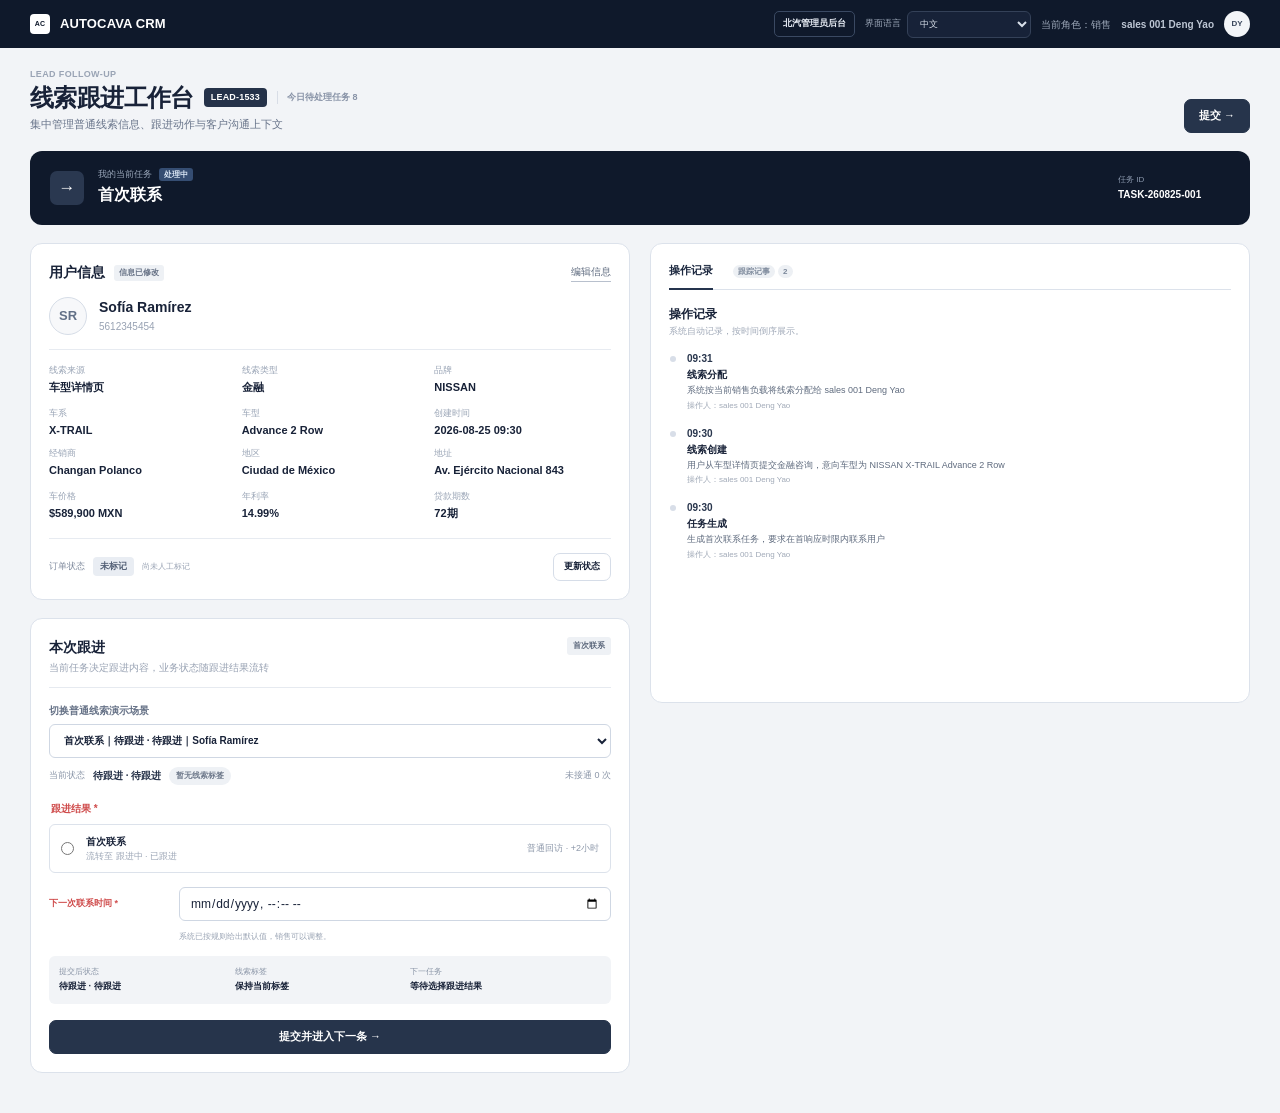
==== index.html @ 6cd23a67 "Align BAIC lead flow and task lifecycle" ====
<!doctype html>
<html lang="zh-CN">
<head>
  <meta charset="UTF-8">
  <meta name="viewport" content="width=device-width, initial-scale=1.0">
  <meta name="description" content="AutoCava 普通线索跟进工作台演示原型">
  <title>线索跟进工作台</title>
  <link rel="stylesheet" href="styles.css?v=20260831-3">
</head>
<body>
  <header class="topbar">
    <a class="brand" href="#" aria-label="返回工作台首页" data-i18n-aria-label="brand.home"><span class="brand-mark">AC</span><span>AUTOCAVA CRM</span></a>
    <div class="topbar-meta"><a class="admin-entry" href="admin.html">北汽管理员后台</a><label class="language-picker"><span data-i18n="language.label">界面语言</span><select id="languageSelect" aria-label="界面语言" data-i18n-aria-label="language.label"><option value="zh-CN">中文</option><option value="es-MX">Español (México)</option></select></label><span class="account-label" data-i18n="account.role">当前角色：销售</span><span class="salesperson" id="salespersonTop">sales 001 Deng Yao</span><span class="account-avatar">DY</span></div>
  </header>
  <main class="page-shell">
    <section class="page-heading">
      <div><p class="eyebrow">LEAD FOLLOW-UP</p><div class="title-line"><h1 data-i18n="page.title">线索跟进工作台</h1><strong class="lead-id-chip" id="leadId">LEAD-1533</strong><span class="today-task-count" id="todayTaskCount">今日待处理任务 8</span></div><p class="heading-copy" data-i18n="page.subtitle">集中管理普通线索信息、跟进动作与客户沟通上下文</p></div>
      <div class="heading-actions"><button class="button secondary" id="watchButton" type="button" aria-pressed="false" hidden>☆ 关注</button><button class="button primary" id="submitTopButton" type="button"><span data-i18n="action.submit">提交</span> <span>→</span></button></div>
    </section>
    <section class="task-banner" aria-labelledby="taskTitle">
      <div class="task-icon">→</div>
      <div class="task-main"><div class="task-kicker"><span data-i18n="task.current">我的当前任务</span> <span class="status-badge" data-i18n="task.processing">处理中</span></div><h2 id="taskTitle">首次联系</h2><p><span data-i18n="task.trigger">触发原因：</span><span id="taskTrigger">新线索已分配</span></p></div>
      <dl class="task-facts"><div><dt data-i18n="task.id">任务 ID</dt><dd id="taskId">TASK-260825-001</dd></div></dl>
    </section>
    <div class="workspace-grid">
      <div class="left-column">
        <section class="panel user-panel" aria-labelledby="userInfoTitle">
          <div class="panel-heading"><div><h2 id="userInfoTitle"><span data-i18n="user.title">用户信息</span> <span class="changed-badge" id="changedBadge" hidden data-i18n="user.changed">信息已修改</span></h2></div><button class="text-button" id="editUserButton" type="button" data-i18n="user.edit">编辑信息</button></div>
          <div class="person-summary"><div class="avatar" id="avatar">SR</div><div><h3 id="userName">Sofía Ramírez</h3><p id="userPhone">5612345454</p></div></div>
          <div class="info-sections">
            <div class="info-section"><h3 data-i18n="lead.info">线索信息</h3><dl class="info-grid"><div><dt data-i18n="lead.source">线索来源</dt><dd id="source">车型详情页</dd></div><div><dt data-i18n="lead.type">线索类型</dt><dd id="leadType">金融</dd></div><div><dt data-i18n="field.brand">品牌</dt><dd id="brand">NISSAN</dd></div><div><dt data-i18n="field.series">车系</dt><dd id="series">X-TRAIL</dd></div><div><dt data-i18n="field.model">车型</dt><dd id="model">Advance 2 Row</dd></div><div><dt data-i18n="lead.created">创建时间</dt><dd id="createdAt">2026-08-25 09:30</dd></div></dl></div>
            <div class="info-section"><h3 data-i18n="dealer.finance">经销商与金融信息</h3><dl class="info-grid"><div><dt data-i18n="dealer.name">经销商</dt><dd id="dealer">Changan Polanco</dd></div><div><dt data-i18n="field.region">地区</dt><dd id="region">Ciudad de México</dd></div><div class="wide"><dt data-i18n="field.address">地址</dt><dd id="address">Av. Ejército Nacional 843</dd></div><div><dt data-i18n="finance.price">车价格</dt><dd id="price">$589,900 MXN</dd></div><div><dt data-i18n="finance.rate">年利率</dt><dd id="rate">14.99%</dd></div><div><dt data-i18n="finance.term">贷款期数</dt><dd id="term">72期</dd></div></dl></div>
          </div>
          <div class="prospect-progress-row" id="prospectProgressRow" hidden>
            <div class="prospect-progress-heading"><strong data-i18n="prospect.title">潜客推进信息</strong><span data-i18n="prospect.description">标准化字段，用于筛选和统计</span></div>
            <dl class="prospect-progress-grid"><div><dt data-i18n="prospect.trial">是否试驾</dt><dd id="trialStatus">未标记</dd></div><div><dt data-i18n="prospect.visit">是否到店</dt><dd id="visitStatus">未标记</dd></div><div><dt data-i18n="prospect.deal">是否成交</dt><dd id="dealStatus">未标记</dd></div></dl>
          </div>
          <div class="order-status-row"><div><span class="order-status-label" data-i18n="order.label">订单状态</span><strong class="order-status-badge" id="orderStatusBadge">未标记</strong><small id="orderStatusMeta">尚未人工标记</small></div><button class="button secondary compact" id="orderStatusButton" type="button" data-i18n="order.update">更新状态</button></div>
        </section>
        <section class="panel follow-panel" aria-labelledby="followTitle">
          <div class="panel-heading follow-heading"><div><h2 id="followTitle" data-i18n="follow.title">本次跟进</h2><p data-i18n="follow.description">当前任务决定跟进内容，业务状态随跟进结果流转</p></div><span class="task-group-label" id="taskGroupLabel">首次联系</span></div>
          <label class="field-label" for="scenarioSelect" data-i18n="follow.scenario">切换普通线索演示场景</label><select id="scenarioSelect" class="select-control"></select>
          <div class="current-state"><span data-i18n="follow.currentState">当前状态</span><strong id="currentState">待跟进 · 待跟进</strong><span class="lead-quality-display" id="leadQualityDisplay">暂无线索标签</span><span class="attempt-count" id="attemptCount">未接通 0 次</span></div>
          <fieldset class="result-fieldset"><legend><span data-i18n="follow.result">跟进结果</span> <span>*</span></legend><div class="result-list" id="resultList"></div></fieldset>
          <div class="dynamic-fields" id="dynamicFields">
            <div class="field-row" id="reasonRow" hidden><label for="reasonInput"><span data-i18n="follow.reason">原因</span> <span>*</span></label><input id="reasonInput" type="text" placeholder="请输入具体原因" data-i18n-placeholder="follow.reasonPlaceholder"></div>
            <div class="two-field-row" id="callbackRow" hidden><div><label for="callbackNote"><span data-i18n="follow.callbackNote">用户约定说明</span> <span>*</span></label><input id="callbackNote" type="text" placeholder="例如：下班后方便接听" data-i18n-placeholder="follow.callbackPlaceholder"></div><div><label for="nextTime"><span data-i18n="follow.nextTime">下一次联系时间</span> <span>*</span></label><input id="nextTime" type="datetime-local"></div></div>
            <div class="field-row" id="nextTimeRow"><label for="nextTimeDefault"><span data-i18n="follow.nextTime">下一次联系时间</span> <span>*</span></label><input id="nextTimeDefault" type="datetime-local"><small id="timeHint" data-i18n="follow.timeHint">系统已按规则给出默认值，销售可以调整。</small></div>
          </div>
          <div class="execution-preview" id="executionPreview"><div><span data-i18n="follow.afterState">提交后状态</span><strong id="previewState">待跟进 · 待跟进</strong></div><div><span>线索标签</span><strong id="previewTags">保持当前标签</strong></div><div><span data-i18n="follow.nextTask">下一任务</span><strong id="previewTask">等待选择跟进结果</strong></div></div>
          <button class="button primary full" id="submitButton" type="button"><span data-i18n="action.submitNext">提交并进入下一条</span> →</button>
        </section>
      </div>
      <aside class="panel activity-panel" aria-labelledby="recordsTitle">
        <div class="tabs" role="tablist"><button class="tab active" id="operationsTab" type="button" role="tab" aria-selected="true" aria-controls="operationsPanel" data-i18n="records.operations">操作记录</button><button class="tab" id="notesTab" type="button" role="tab" aria-selected="false" aria-controls="notesPanel"><span data-i18n="records.notes">跟踪记事</span> <span id="noteCount">2</span></button></div>
        <section id="operationsPanel" role="tabpanel" aria-labelledby="operationsTab"><div class="activity-intro"><h2 id="recordsTitle" data-i18n="records.operations">操作记录</h2><p data-i18n="records.description">系统自动记录，按时间倒序展示。</p></div><ol class="timeline" id="operationTimeline"></ol></section>
        <section id="notesPanel" role="tabpanel" aria-labelledby="notesTab" hidden><div class="activity-intro"><h2 data-i18n="notes.addTitle">销售手动添加跟踪记录</h2><p data-i18n="notes.description">记录沟通中的关键信息。</p></div><form class="note-form" id="noteForm"><label for="noteInput" data-i18n="notes.content">跟踪内容</label><textarea id="noteInput" rows="3" placeholder="只记录用户输入或销售确认的关键信息" data-i18n-placeholder="notes.placeholder"></textarea><button class="button secondary" type="submit" data-i18n="notes.add">添加记录</button></form><ol class="timeline notes" id="noteTimeline"></ol></section>
      </aside>
    </div>
  </main>
  <dialog class="edit-dialog" id="editDialog">
    <form method="dialog" id="editForm">
      <div class="dialog-heading"><div><p class="eyebrow">EDIT USER</p><h2 data-i18n="edit.title">编辑用户信息</h2></div><button class="icon-button" id="closeEditButton" type="button" aria-label="关闭" data-i18n-aria-label="action.close">×</button></div>
      <p class="dialog-tip" data-i18n="edit.tip">修改后保留原始信息，并生成信息变更记录，不覆盖原始线索。</p>
      <div class="edit-tabs" role="tablist" aria-label="用户信息类型" data-i18n-aria-label="edit.tabsLabel">
        <button class="edit-tab" id="editOriginalTab" type="button" role="tab" aria-selected="false" aria-controls="editOriginalPanel" data-i18n="edit.original">原始信息</button>
        <button class="edit-tab active" id="editCurrentTab" type="button" role="tab" aria-selected="true" aria-controls="editCurrentPanel" data-i18n="edit.current">当前信息</button>
        <button class="edit-tab" id="editHistoryTab" type="button" role="tab" aria-selected="false" aria-controls="editHistoryPanel"><span data-i18n="edit.history">编辑记录</span> <span id="editHistoryCount">0</span></button>
      </div>
      <section class="edit-tab-panel" id="editOriginalPanel" role="tabpanel" aria-labelledby="editOriginalTab" hidden>
        <div class="readonly-notice" data-i18n="edit.originalNotice">首次进入 CRM 时保存的线索信息，只读且不会被后续编辑覆盖。</div>
        <dl class="original-grid">
          <div><dt data-i18n="field.name">姓名</dt><dd id="originalName">—</dd></div><div><dt data-i18n="field.phone">手机号</dt><dd id="originalPhone">—</dd></div>
          <div><dt data-i18n="field.brand">品牌</dt><dd id="originalBrand">—</dd></div><div><dt data-i18n="field.series">车系</dt><dd id="originalSeries">—</dd></div>
          <div><dt data-i18n="field.model">车型</dt><dd id="originalModel">—</dd></div><div><dt data-i18n="dealer.name">经销商</dt><dd id="originalDealer">—</dd></div>
          <div><dt data-i18n="field.region">地区</dt><dd id="originalRegion">—</dd></div><div><dt data-i18n="field.address">地址</dt><dd id="originalAddress">—</dd></div>
        </dl>
      </section>
      <section class="edit-tab-panel" id="editCurrentPanel" role="tabpanel" aria-labelledby="editCurrentTab">
        <div class="current-notice"><strong data-i18n="edit.currentNoticeTitle">工作台当前展示信息</strong><span data-i18n="edit.currentNoticeText">保存修改后，用户信息卡片立即更新。</span></div>
        <div class="edit-grid">
          <div><label for="editName" data-i18n="field.name">姓名</label><input id="editName" type="text" required></div>
          <div><label for="editPhone" data-i18n="field.phone">手机号</label><input id="editPhone" type="text" required></div>
          <div><label for="editBrand" data-i18n="field.brand">品牌</label><select id="editBrand" required></select></div>
          <div><label for="editSeries" data-i18n="field.series">车系</label><select id="editSeries" required></select></div>
          <div><label for="editModel" data-i18n="field.model">车型</label><select id="editModel" required></select></div>
          <div><label for="editDealer" data-i18n="dealer.name">经销商</label><input id="editDealer" type="text" list="dealerOptions" required autocomplete="off" placeholder="输入或选择经销商" data-i18n-placeholder="dealer.placeholder"><datalist id="dealerOptions"></datalist><small data-i18n="dealer.hint">可输入名称联想选择</small></div>
          <div><label for="editRegion" data-i18n="field.region">地区</label><input id="editRegion" type="text" readonly></div>
          <div><label for="editAddress" data-i18n="field.address">地址</label><input id="editAddress" type="text" readonly></div>
        </div>
      </section>
      <section class="edit-tab-panel" id="editHistoryPanel" role="tabpanel" aria-labelledby="editHistoryTab" hidden>
        <div class="history-heading"><strong data-i18n="edit.historyTitle">信息编辑记录</strong><span data-i18n="edit.historyOrder">按修改时间倒序展示</span></div>
        <ol class="edit-history-list" id="editHistoryList"></ol>
      </section>
      <div class="dialog-actions"><button class="button secondary" id="cancelEditButton" type="button" data-i18n="action.cancel">取消</button><button class="button primary" id="saveUserButton" type="submit" data-i18n="action.save">保存修改</button></div>
    </form>
  </dialog>
  <dialog class="edit-dialog order-dialog" id="orderDialog">
    <form method="dialog" id="orderStatusForm">
      <div class="dialog-heading"><div><p class="eyebrow">ORDER STATUS</p><h2 data-i18n="order.dialogTitle">更新订单状态</h2></div><button class="icon-button" id="closeOrderButton" type="button" aria-label="关闭" data-i18n-aria-label="action.close">×</button></div>
      <p class="dialog-tip" data-i18n="order.dialogTip">订单状态为独立标准字段，不会改变线索状态或生成跟踪记事。</p>
      <div class="order-editor">
        <div class="order-current"><span data-i18n="order.current">当前订单状态</span><strong id="orderCurrentStatus">未标记</strong><small id="orderCurrentMeta">尚未人工标记</small></div>
        <div><label for="orderStatusSelect" data-i18n="order.newStatus">更新为</label><select id="orderStatusSelect" required></select></div>
      </div>
      <div class="order-history-heading"><strong data-i18n="order.history">订单状态变更记录</strong><span data-i18n="order.historyDescription">独立记录，不与跟踪记事混合</span></div>
      <ol class="order-history-list" id="orderStatusHistory"></ol>
      <div class="dialog-actions"><button class="button secondary" id="cancelOrderButton" type="button" data-i18n="action.cancel">取消</button><button class="button primary" id="saveOrderButton" type="submit" data-i18n="order.save">确认更新</button></div>
    </form>
  </dialog>
  <div class="toast" id="toast" role="status" aria-live="polite"></div>
  <script src="admin-data.js?v=20260831-3"></script><script src="data.js?v=20260831-3"></script><script src="app.js?v=20260831-3"></script>
</body>
</html>
---- styles.css ----
:root{
  --ink:#182238;--muted:#8590a5;--line:#dce2eb;--soft:#f3f5f8;
  --panel:#fff;--navy:#0f192b;--navy-2:#2a3850;--blue:#345f9f;
  --green:#28735a;--red:#cf4b4b;--shadow:none
}
*{box-sizing:border-box}
body{margin:0;background:#f2f4f7;color:var(--ink);font-family:Inter,-apple-system,BlinkMacSystemFont,"Segoe UI","PingFang SC","Microsoft YaHei",sans-serif;font-size:12px;line-height:1.5}
button,input,select,textarea{font:inherit;color:inherit}
button{cursor:pointer}
button:focus-visible,input:focus-visible,select:focus-visible,textarea:focus-visible{outline:2px solid rgba(52,95,159,.25);outline-offset:2px}
.topbar{height:48px;padding:0 max(30px,calc((100vw - 1440px)/2));display:flex;align-items:center;justify-content:space-between;background:var(--navy);color:#fff;position:sticky;top:0;z-index:20}
.brand{display:flex;align-items:center;gap:10px;color:#fff;font-size:13px;font-weight:800;text-decoration:none;letter-spacing:.01em}
.brand-mark{width:20px;height:20px;border-radius:4px;display:grid;place-items:center;background:#fff;color:var(--navy);font-size:7px;font-weight:900}
.topbar-meta{display:flex;align-items:center;gap:10px;color:#9da8b9;font-size:10px}
.admin-entry{padding:5px 8px;border:1px solid #3a4962;border-radius:5px;color:#e8edf5;text-decoration:none;font-size:9px;font-weight:750}
.admin-entry:hover{background:#1d2a40;border-color:#5b6d8a}
.language-picker{display:flex;align-items:center;gap:6px;color:#9da8b9;font-size:9px}
.language-picker select{width:auto;height:27px;padding:0 24px 0 8px;border:1px solid #344158;border-radius:6px;background:#172238;color:#d9e0ea;font-size:9px}
.salesperson{color:#bdc6d4;font-weight:650}
.account-avatar{width:26px;height:26px;display:grid;place-items:center;border-radius:50%;background:#f3f5f8;color:#38445a;font-size:8px;font-weight:850}
.page-shell{max-width:1440px;margin:0 auto;padding:20px 30px 40px}
.page-heading{display:flex;align-items:flex-end;justify-content:space-between;gap:20px}
.eyebrow{margin:0 0 2px;color:#9aa4b5;font-size:9px;font-weight:700;letter-spacing:.04em}
.title-line{display:flex;align-items:center;gap:10px}
.page-heading h1{margin:0;font-size:24px;line-height:1.15;letter-spacing:-.025em}
.lead-id-chip{padding:3px 7px;border-radius:4px;background:#253249;color:#fff;font-size:9px;letter-spacing:.02em}
.today-task-count{padding-left:9px;border-left:1px solid #d8dde6;color:#8792a6;font-size:9px;font-weight:650}
.heading-copy{margin:5px 0 0;color:#68748a;font-size:11px}
.heading-actions{display:flex;gap:9px}
.button{min-height:34px;padding:0 14px;border:1px solid #d6dde8;border-radius:7px;background:#fff;font-size:11px;font-weight:750;transition:.15s ease}
.button:hover{border-color:#aeb9ca;box-shadow:0 4px 10px rgba(25,38,62,.06)}
.button.primary{background:#26344b;border-color:#26344b;color:#fff}
.button.secondary{background:#fff}
.button.full{width:100%;margin-top:16px}
.button.watching{color:#284f88;border-color:#a9bad4;background:#f5f8fc}
.task-banner{margin-top:18px;min-height:74px;padding:14px 20px;display:flex;align-items:center;gap:14px;color:#fff;background:var(--navy);border-radius:12px}
.task-icon{width:34px;height:34px;border-radius:7px;background:var(--navy-2);display:grid;place-items:center;font-size:17px}
.task-main{min-width:280px}
.task-kicker{color:#9ca9bc;font-size:9px}
.status-badge{margin-left:4px;padding:2px 5px;border-radius:3px;background:#354d72;color:#dce8f7;font-size:8px;font-weight:750}
.task-main h2{margin:2px 0 0;font-size:16px}
.task-main p{display:none}
.task-facts{margin:0 0 0 auto;display:grid;grid-template-columns:minmax(112px,1fr)}
.task-facts dt{color:#8d9aaf;font-size:8px}
.task-facts dd{margin:1px 0 0;color:#fff;font-size:10px;font-weight:750;overflow-wrap:anywhere}
.workspace-grid{margin-top:18px;display:grid;grid-template-columns:minmax(0,1fr) minmax(0,1fr);gap:20px;align-items:start}
.left-column{display:grid;gap:18px}
.panel{background:var(--panel);border:1px solid var(--line);border-radius:12px;box-shadow:var(--shadow)}
.user-panel,.follow-panel,.activity-panel{padding:18px}
.panel-heading{display:flex;align-items:flex-start;justify-content:space-between;gap:16px}
.panel-heading h2,.activity-intro h2{margin:0;font-size:14px}
.panel-heading p:not(.eyebrow){margin:2px 0 0;color:#98a2b3;font-size:10px}
.text-button{padding:2px 0;border:0;border-bottom:1px solid #b8c0cd;background:none;color:#5f6b7f;font-size:10px}
.changed-badge{display:inline-flex;align-items:center;margin-left:5px;padding:2px 5px;border-radius:3px;background:#eef1f5;color:#657084;font-size:8px;vertical-align:middle}
.person-summary{margin-top:14px;display:flex;align-items:center;gap:12px;padding:0 0 14px;border-bottom:1px solid #e7ebf1}
.avatar{width:38px;height:38px;display:grid;place-items:center;border-radius:50%;border:1px solid #d6dde7;background:#f7f8fa;color:#627087;font-size:13px;font-weight:750}
.person-summary h3{margin:0;font-size:14px}
.person-summary p{margin:1px 0 0;color:#98a2b3;font-size:10px}
.order-status-row{margin-top:16px;padding:14px 0 0;display:flex;align-items:center;justify-content:space-between;gap:14px;border:0;border-top:1px solid #e7ebf1;border-radius:0;background:transparent}
.order-status-row>div{display:flex;align-items:center;gap:8px;min-width:0;flex-wrap:wrap}
.order-status-label{color:#7f8a9d;font-size:9px}
.order-status-badge{padding:3px 7px;border-radius:4px;background:#e9edf3;color:#536076;font-size:9px}
.order-status-badge[data-status="CREDIT_REVIEW"]{background:#fff4df;color:#8a5b17}
.order-status-badge[data-status="CONTRACT_SIGNED"],.order-status-badge[data-status="WAITING_DISBURSEMENT"]{background:#eaf1fb;color:#355d91}
.order-status-badge[data-status="DISBURSEMENT_SUCCESS"],.order-status-badge[data-status="VEHICLE_DELIVERED"]{background:#e9f5ef;color:#28735a}
.order-status-row small{color:#98a2b3;font-size:8px}
.prospect-progress-row{margin-top:16px;padding:12px 0;border-top:1px solid #e7ebf1;border-bottom:1px solid #e7ebf1}
.prospect-progress-heading{display:flex;align-items:baseline;justify-content:space-between;gap:12px;margin-bottom:10px}.prospect-progress-heading strong{font-size:10px}.prospect-progress-heading span{color:#98a2b3;font-size:8px}
.prospect-progress-grid{display:grid;grid-template-columns:repeat(3,1fr);gap:10px;margin:0}.prospect-progress-grid div{display:flex;align-items:center;justify-content:space-between;gap:8px;padding:8px 10px;border-radius:6px;background:#f5f7fa}.prospect-progress-grid dt{color:#7f8a9b;font-size:8px}.prospect-progress-grid dd{margin:0;color:#263249;font-size:9px;font-weight:800}.prospect-progress-grid dd[data-value="YES"]{color:#16825f}.prospect-progress-grid dd[data-value="NO"]{color:#a96012}
.button.compact{min-height:28px;padding:0 10px;font-size:9px;white-space:nowrap}
.info-sections{display:grid;gap:8px;margin-top:14px}
.info-section h3{display:none}
.info-grid{display:grid;grid-template-columns:repeat(3,minmax(0,1fr));gap:11px 16px;margin:0}
.info-grid div{min-width:0}
.info-grid .wide{grid-column:auto}
.info-grid dt{color:#9aa5b6;font-size:9px}
.info-grid dd{margin:2px 0 0;font-size:11px;font-weight:700;overflow-wrap:anywhere}
.follow-heading{align-items:flex-start;padding-bottom:12px;border-bottom:1px solid #e6eaf0}
.task-group-label{display:inline-flex;align-items:center;padding:3px 6px;border-radius:3px;background:#eef1f5;color:#5c687c;font-size:8px;font-weight:750;white-space:nowrap}
.field-label{display:block;margin:15px 0 6px;color:#667287;font-size:10px;font-weight:750}
.select-control,input,textarea{width:100%;border:1px solid #cfd7e3;border-radius:6px;background:#fff}
.select-control,input{height:34px;padding:0 10px}
.select-control{font-size:10px;font-weight:700}
.current-state{margin-top:9px;display:flex;align-items:center;flex-wrap:wrap;gap:8px;color:#8b96a8;font-size:9px}
.current-state strong{color:#263249;font-size:10px}
.attempt-count{margin-left:auto}
.lead-quality-display{display:inline-flex;align-items:center;padding:3px 7px;border-radius:999px;background:#eef1f5;color:#6d788a;font-size:8px;font-weight:700}
.lead-quality-display.valid_lead{background:#e9f8f2;color:#16825f}
.lead-quality-display.invalid_lead{background:#fff3e6;color:#a96012}
.result-fieldset{margin:16px 0 0;padding:0;border:0}
.result-fieldset legend{margin-bottom:8px;font-size:10px;font-weight:800}
.result-fieldset legend span,.field-row label span,.two-field-row label span{color:var(--red)}
.result-list{display:grid;gap:7px}
.result-option{display:grid;grid-template-columns:16px minmax(0,1fr) auto;gap:9px;align-items:center;padding:9px 11px;border:1px solid #dce2eb;border-radius:6px;cursor:pointer;transition:.12s ease}
.result-option:hover{border-color:#aab6c7}
.result-option.selected{border-color:#3c4f6d;background:#fafbfc;box-shadow:none}
.result-option input{width:13px;height:13px;margin:0;accent-color:#3b4d69}
.result-copy strong,.result-copy small{display:block}
.result-copy strong{font-size:10px}
.result-copy small{margin-top:1px;color:#9ca6b6;font-size:9px}
.result-deadline{color:#8d98aa;font-size:9px;text-align:right}
.result-empty{padding:16px;border:1px dashed #d5dce7;border-radius:6px;color:#7e899b;text-align:center;font-size:9px}
.dynamic-fields{margin-top:14px}
.field-row{display:grid;grid-template-columns:120px minmax(0,1fr);align-items:center;gap:10px}
.field-row small{grid-column:2;color:#9aa4b4;font-size:8px}
.field-row label,.two-field-row label{display:block;color:#657185;font-size:9px;font-weight:700}
.two-field-row{display:grid;grid-template-columns:1fr 1fr;gap:12px}
.two-field-row label{margin-bottom:5px}
.execution-preview{margin-top:13px;padding:10px;display:grid;grid-template-columns:1fr 1fr 1.15fr;gap:10px;background:#f2f4f7;border-radius:6px}
.execution-preview div{display:grid;gap:2px}
.execution-preview span{color:#8994a6;font-size:8px}
.execution-preview strong{font-size:9px}
.activity-panel{position:sticky;top:66px;min-height:460px;max-height:calc(100vh - 86px);overflow:auto}
.tabs{display:flex;align-items:center;gap:20px;border-bottom:1px solid var(--line)}
.tab{position:relative;padding:0 0 11px;border:0;background:none;color:#9ba5b5;font-size:11px;font-weight:750}
.tab.active{color:#1d2940}
.tab.active:after{content:"";position:absolute;left:0;right:0;bottom:-1px;height:2px;background:#25344d}
.tab span{min-width:18px;padding:2px 5px;border-radius:999px;background:#edf0f4;color:#7d899b;font-size:8px}
.activity-intro{margin:15px 0 12px}
.activity-intro h2{font-size:12px}
.activity-intro p{margin:2px 0 0;color:#a0a9b8;font-size:9px}
.timeline{list-style:none;margin:0;padding:0}
.timeline li{position:relative;padding:0 0 14px 18px}
.timeline li:last-child{padding-bottom:0}
.timeline li:before{content:"";position:absolute;left:1px;top:5px;width:6px;height:6px;border-radius:50%;background:#d8dee8}
.timeline-time{color:#29364d;font-size:10px;font-weight:750}
.timeline-title{margin-top:1px;font-size:10px;font-weight:750}
.timeline-detail{margin-top:2px;color:#5f6b7e;font-size:9px;line-height:1.55;overflow-wrap:anywhere}
.timeline-operator{margin-top:2px;color:#a0a9b7;font-size:8px}
.note-form{padding:10px;margin-bottom:14px;background:#f4f6f8;border-radius:6px}
.note-form label{display:block;margin-bottom:5px;font-size:9px;font-weight:750}
.note-form textarea{padding:8px 10px;resize:vertical}
.note-form .button{margin-top:7px;min-height:30px}
.notes .timeline-title{display:none}
.edit-dialog{width:min(780px,calc(100vw - 32px));padding:0;border:0;border-radius:12px;box-shadow:0 28px 70px rgba(15,25,45,.25)}
.edit-dialog::backdrop{background:rgba(17,28,48,.55)}
.edit-dialog form{padding:22px}
.dialog-heading{display:flex;justify-content:space-between;align-items:flex-start}
.dialog-heading h2{margin:0;font-size:18px}
.icon-button{border:0;background:none;font-size:22px;color:var(--muted)}
.dialog-tip{padding:10px 12px;background:#f3f6fb;border-radius:7px;color:#657188}
.edit-tabs{display:flex;gap:22px;margin-top:16px;border-bottom:1px solid #dfe4ec}
.edit-tab{position:relative;padding:0 2px 10px;border:0;background:none;color:#8b96a8;font-size:11px;font-weight:750}
.edit-tab.active{color:#1c2940}
.edit-tab.active:after{content:"";position:absolute;left:0;right:0;bottom:-1px;height:2px;background:#25344d}
.edit-tab span{margin-left:3px;padding:1px 5px;border-radius:999px;background:#edf0f4;color:#7b8799;font-size:8px}
.edit-tab-panel{min-height:235px;padding-top:16px}
.readonly-notice,.current-notice{margin-bottom:14px;padding:10px 12px;border-radius:7px;background:#f5f7fa;color:#687489;font-size:10px}
.current-notice{display:flex;align-items:center;justify-content:space-between;gap:12px}
.current-notice strong{color:#263249}
.current-notice span{color:#929cad}
.original-grid{display:grid;grid-template-columns:1fr 1fr;gap:12px 14px;margin:0}
.original-grid div{padding:10px 12px;border:1px solid #e0e5ed;border-radius:7px;background:#fafbfc}
.original-grid dt{color:#929cad;font-size:9px}
.original-grid dd{margin:3px 0 0;color:#263249;font-size:11px;font-weight:700}
.edit-grid{display:grid;grid-template-columns:1fr 1fr;gap:13px;margin-top:16px}
.edit-grid label{display:block;margin-bottom:5px;font-weight:700}
.edit-grid select{width:100%;height:34px;padding:0 10px;border:1px solid #cfd7e3;border-radius:6px;background:#fff}
.edit-grid input[readonly]{background:#f4f6f9;color:#69758a;cursor:not-allowed}
.edit-grid small{display:block;margin-top:4px;color:#929cad;font-size:8px}
.history-heading{display:flex;align-items:center;justify-content:space-between;padding-bottom:10px;border-bottom:1px solid #e6eaf0}
.history-heading span{color:#96a0b0;font-size:9px}
.edit-history-list{list-style:none;max-height:250px;margin:0;padding:0;overflow:auto}
.edit-history-item{padding:12px 0;border-bottom:1px solid #edf0f4}
.edit-history-item:last-child{border-bottom:0}
.edit-history-meta{display:flex;align-items:center;justify-content:space-between;gap:10px;color:#8c97a8;font-size:9px}
.edit-history-operator{color:#667287;font-weight:650}
.edit-history-change{margin-top:7px;display:grid;gap:5px}
.edit-history-change div{display:grid;grid-template-columns:68px 1fr;gap:8px;font-size:10px}
.edit-history-change span{color:#8f99aa}
.edit-history-change strong{font-weight:650;overflow-wrap:anywhere}
.edit-history-empty{padding:52px 0;text-align:center;color:#9aa4b4}
.dialog-actions{display:flex;justify-content:flex-end;gap:9px;margin-top:20px}
.order-dialog{width:min(620px,calc(100vw - 32px))}
.order-editor{display:grid;grid-template-columns:1fr 1fr;gap:14px;margin-top:16px}
.order-current,.order-editor>div:last-child{padding:12px;border:1px solid #e0e5ed;border-radius:7px;background:#fafbfc}
.order-current{display:grid;gap:3px}
.order-current span,.order-editor label{color:#7f8a9d;font-size:9px;font-weight:700}
.order-current strong{font-size:12px}
.order-current small{color:#98a2b3;font-size:8px}
.order-editor label{display:block;margin-bottom:6px}
.order-editor select{width:100%;height:34px;padding:0 10px;border:1px solid #cfd7e3;border-radius:6px;background:#fff}
.order-history-heading{margin-top:18px;padding-bottom:9px;display:flex;align-items:center;justify-content:space-between;gap:12px;border-bottom:1px solid #e4e8ef}
.order-history-heading strong{font-size:11px}
.order-history-heading span{color:#96a0b0;font-size:8px}
.order-history-list{list-style:none;max-height:190px;margin:0;padding:0;overflow:auto}
.order-history-item{padding:11px 0;border-bottom:1px solid #edf0f4}
.order-history-item:last-child{border-bottom:0}
.order-history-main{display:flex;align-items:center;gap:7px;font-size:10px}
.order-history-main span{color:#97a1b1}
.order-history-meta{margin-top:3px;color:#8d98a9;font-size:8px}
.order-history-empty{padding:34px 0;text-align:center;color:#9aa4b4;font-size:10px}
.toast{position:fixed;left:50%;bottom:22px;z-index:50;transform:translate(-50%,20px);padding:10px 15px;border-radius:7px;background:#172237;color:#fff;box-shadow:0 12px 30px rgba(16,28,48,.25);opacity:0;pointer-events:none;transition:.2s ease}
.toast.show{opacity:1;transform:translate(-50%,0)}
[hidden]{display:none!important}
@media(max-width:1080px){
  .page-shell{padding:18px 24px 36px}
  .task-facts{gap:14px}
  .user-panel,.follow-panel,.activity-panel{padding:16px}
  .info-grid{gap:10px 12px}
}
@media(max-width:900px){
  .workspace-grid{grid-template-columns:1fr}
  .activity-panel{position:static;max-height:none;min-height:0}
  .task-main{min-width:220px}
}
@media(max-width:640px){
  .topbar{height:48px;padding:0 14px}
  .account-label{display:none}
  .admin-entry{order:-1}
  .language-picker>span{display:none}
  .page-shell{padding:16px 12px 32px}
  .page-heading{display:block}
  .title-line{flex-wrap:wrap}
  .page-heading h1{font-size:21px}
  .heading-actions{margin-top:13px}
  .heading-actions .button{flex:1}
  .task-banner{align-items:flex-start;flex-wrap:wrap}
  .task-icon{display:none}
  .task-main{min-width:0}
  .task-facts{width:100%;margin:0;padding-top:10px;border-top:1px solid rgba(255,255,255,.12);grid-template-columns:1fr 1fr}
  .task-facts div:first-child{grid-column:1/-1}
  .user-panel,.follow-panel,.activity-panel{padding:15px}
  .info-grid{grid-template-columns:1fr 1fr}
  .person-summary{flex-wrap:wrap}
  .result-option{grid-template-columns:16px minmax(0,1fr)}
  .result-deadline{grid-column:2;text-align:left}
  .field-row,.two-field-row,.execution-preview,.edit-grid,.original-grid,.order-editor{grid-template-columns:1fr}
  .field-row small{grid-column:1}
  .edit-tab-panel{min-height:0}
  .current-notice{align-items:flex-start;flex-direction:column}
  .edit-history-change div{grid-template-columns:1fr}
  .dialog-actions .button{flex:1}
  .order-status-row{align-items:flex-start;flex-direction:column}
  .order-history-heading{align-items:flex-start;flex-direction:column}
}
@media(max-width:390px){
  .topbar-meta .salesperson{display:none}
  .info-grid{grid-template-columns:1fr}
  .prospect-progress-heading{align-items:flex-start;flex-direction:column}
  .prospect-progress-grid{grid-template-columns:1fr}
}
@media(prefers-reduced-motion:reduce){*,*:before,*:after{scroll-behavior:auto!important;transition:none!important}}
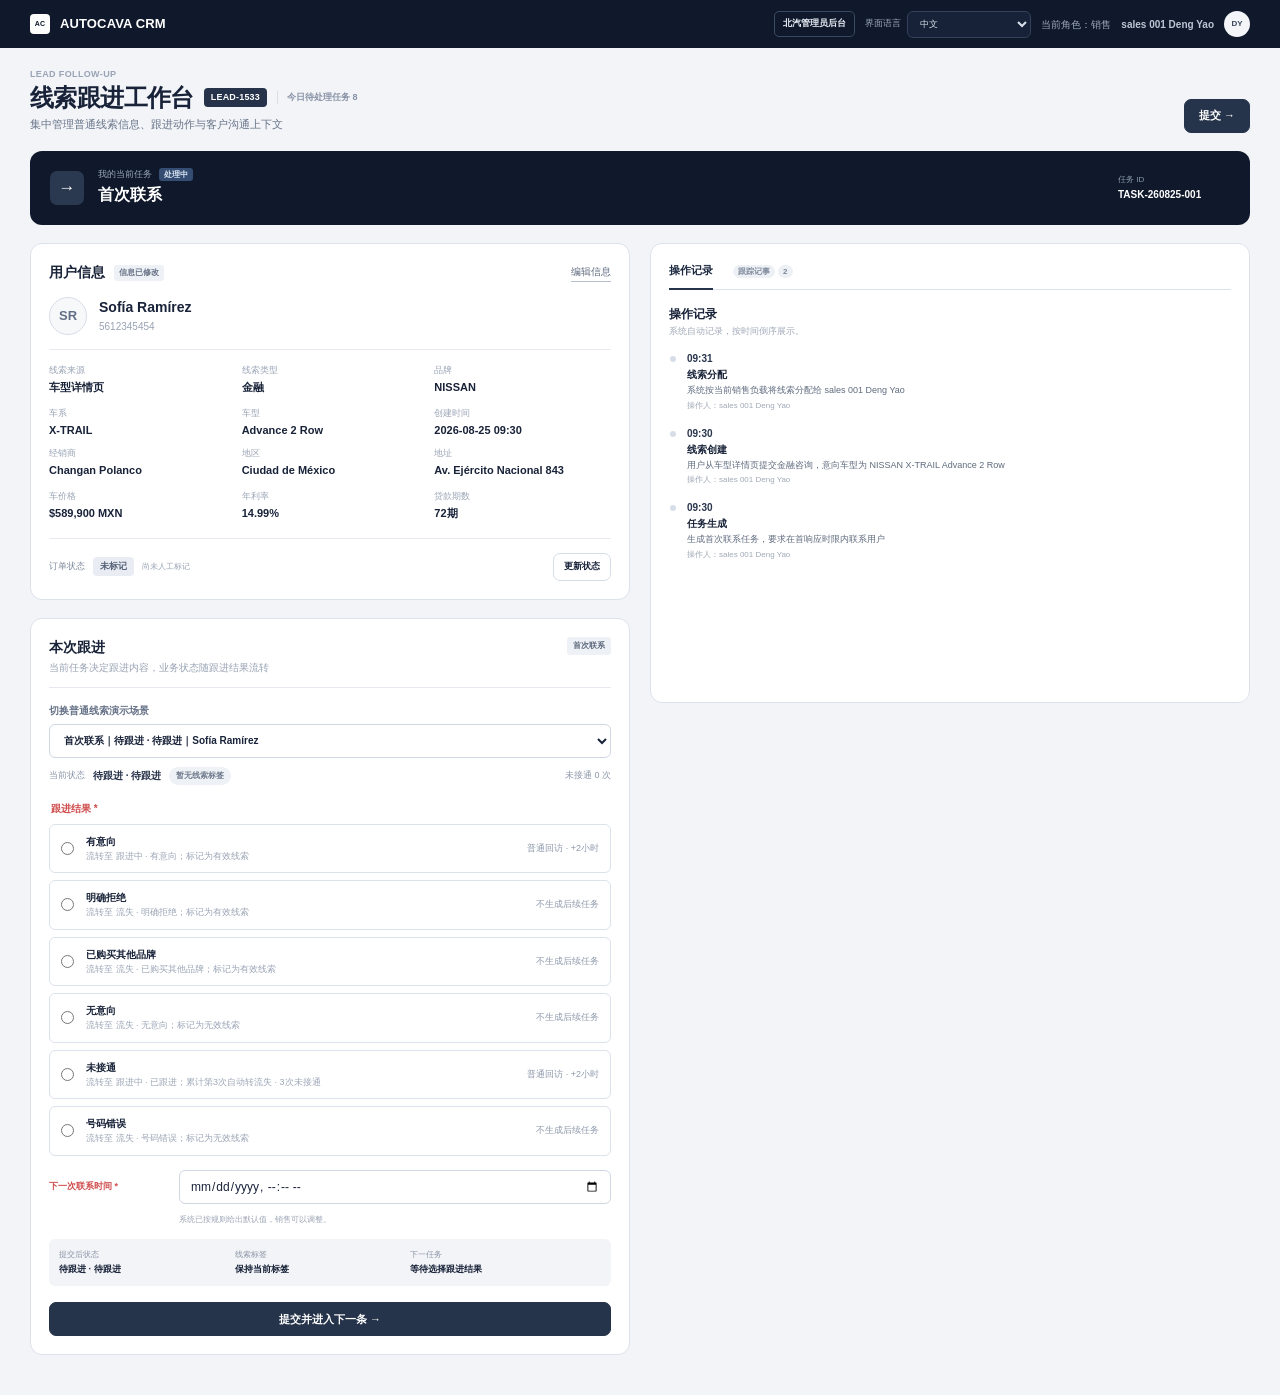
==== commit c4466089: "Separate sales outcomes from system events" ====
--- a/index.html
+++ b/index.html
@@ -5,7 +5,7 @@
   <meta name="viewport" content="width=device-width, initial-scale=1.0">
   <meta name="description" content="AutoCava 普通线索跟进工作台演示原型">
   <title>线索跟进工作台</title>
-  <link rel="stylesheet" href="styles.css?v=20260831-3">
+  <link rel="stylesheet" href="styles.css?v=20260901-1">
 </head>
 <body>
   <header class="topbar">
@@ -110,6 +110,6 @@
     </form>
   </dialog>
   <div class="toast" id="toast" role="status" aria-live="polite"></div>
-  <script src="admin-data.js?v=20260831-3"></script><script src="data.js?v=20260831-3"></script><script src="app.js?v=20260831-3"></script>
+  <script src="admin-data.js?v=20260901-1"></script><script src="data.js?v=20260901-1"></script><script src="app.js?v=20260901-1"></script>
 </body>
 </html>
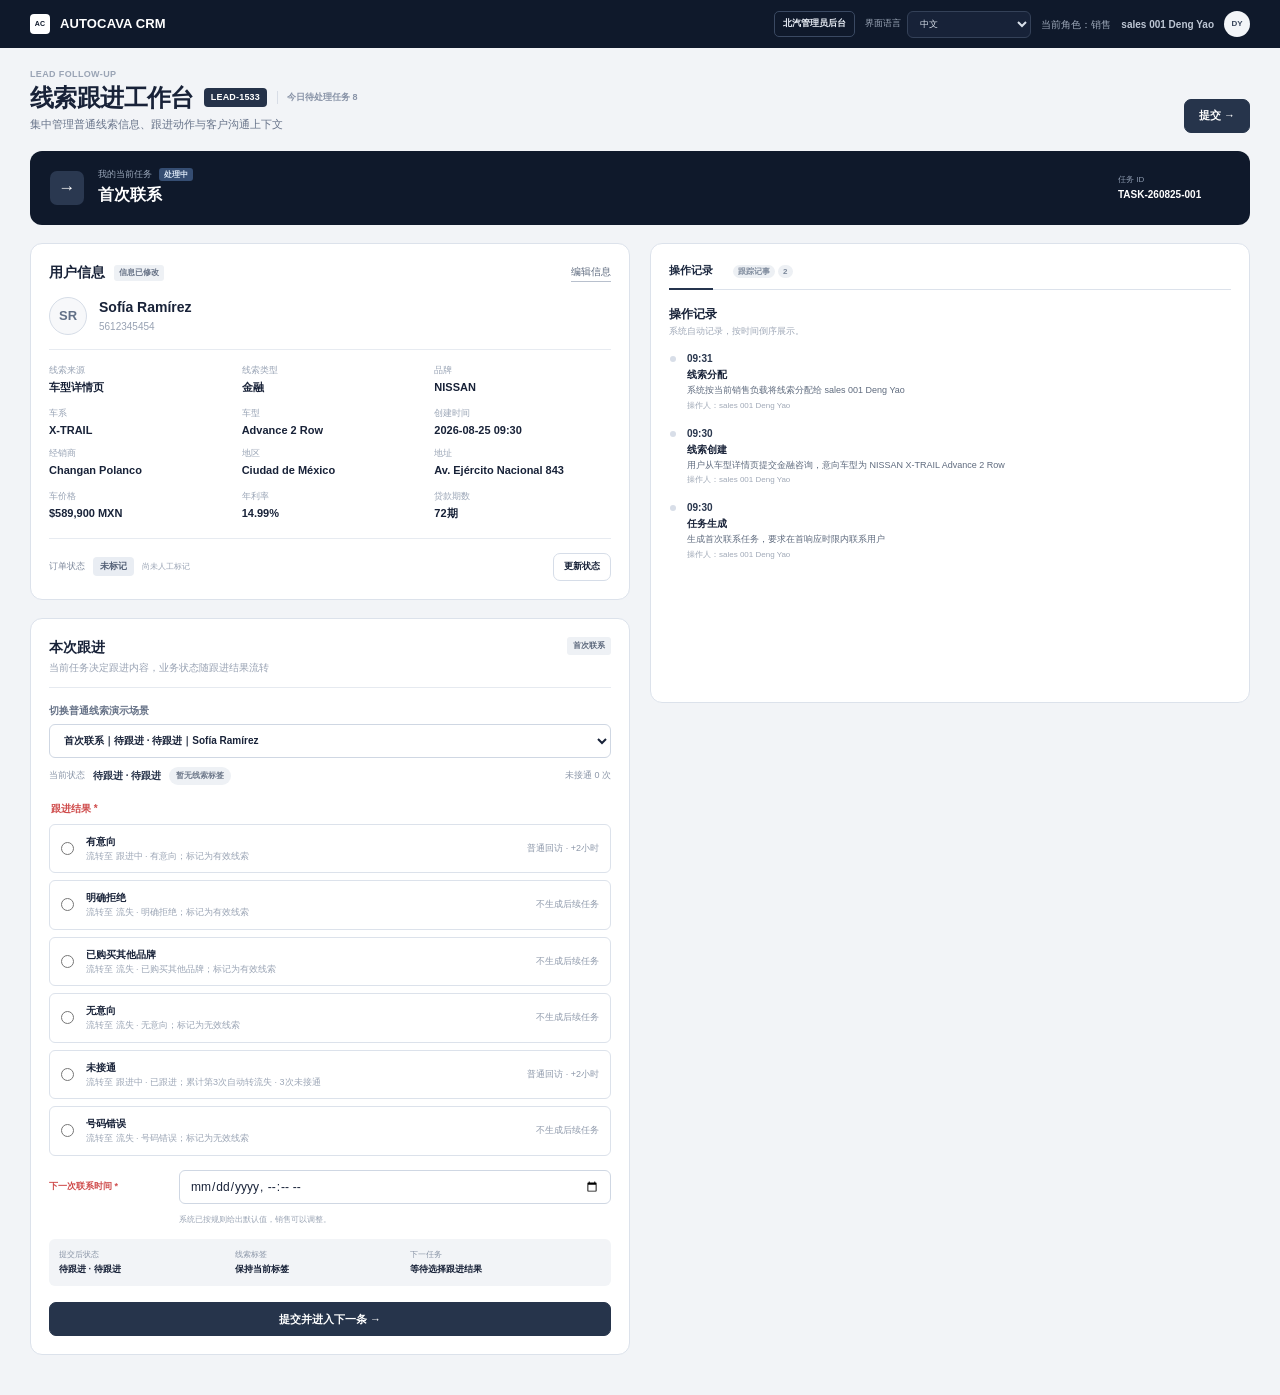
==== commit d7a6b246: "Configure follow-up results from admin" ====
--- a/index.html
+++ b/index.html
@@ -110,6 +110,6 @@
     </form>
   </dialog>
   <div class="toast" id="toast" role="status" aria-live="polite"></div>
-  <script src="admin-data.js?v=20260901-1"></script><script src="data.js?v=20260901-1"></script><script src="app.js?v=20260901-1"></script>
+  <script src="admin-data.js?v=20260901-2"></script><script src="data.js?v=20260901-1"></script><script src="app.js?v=20260901-2"></script>
 </body>
 </html>
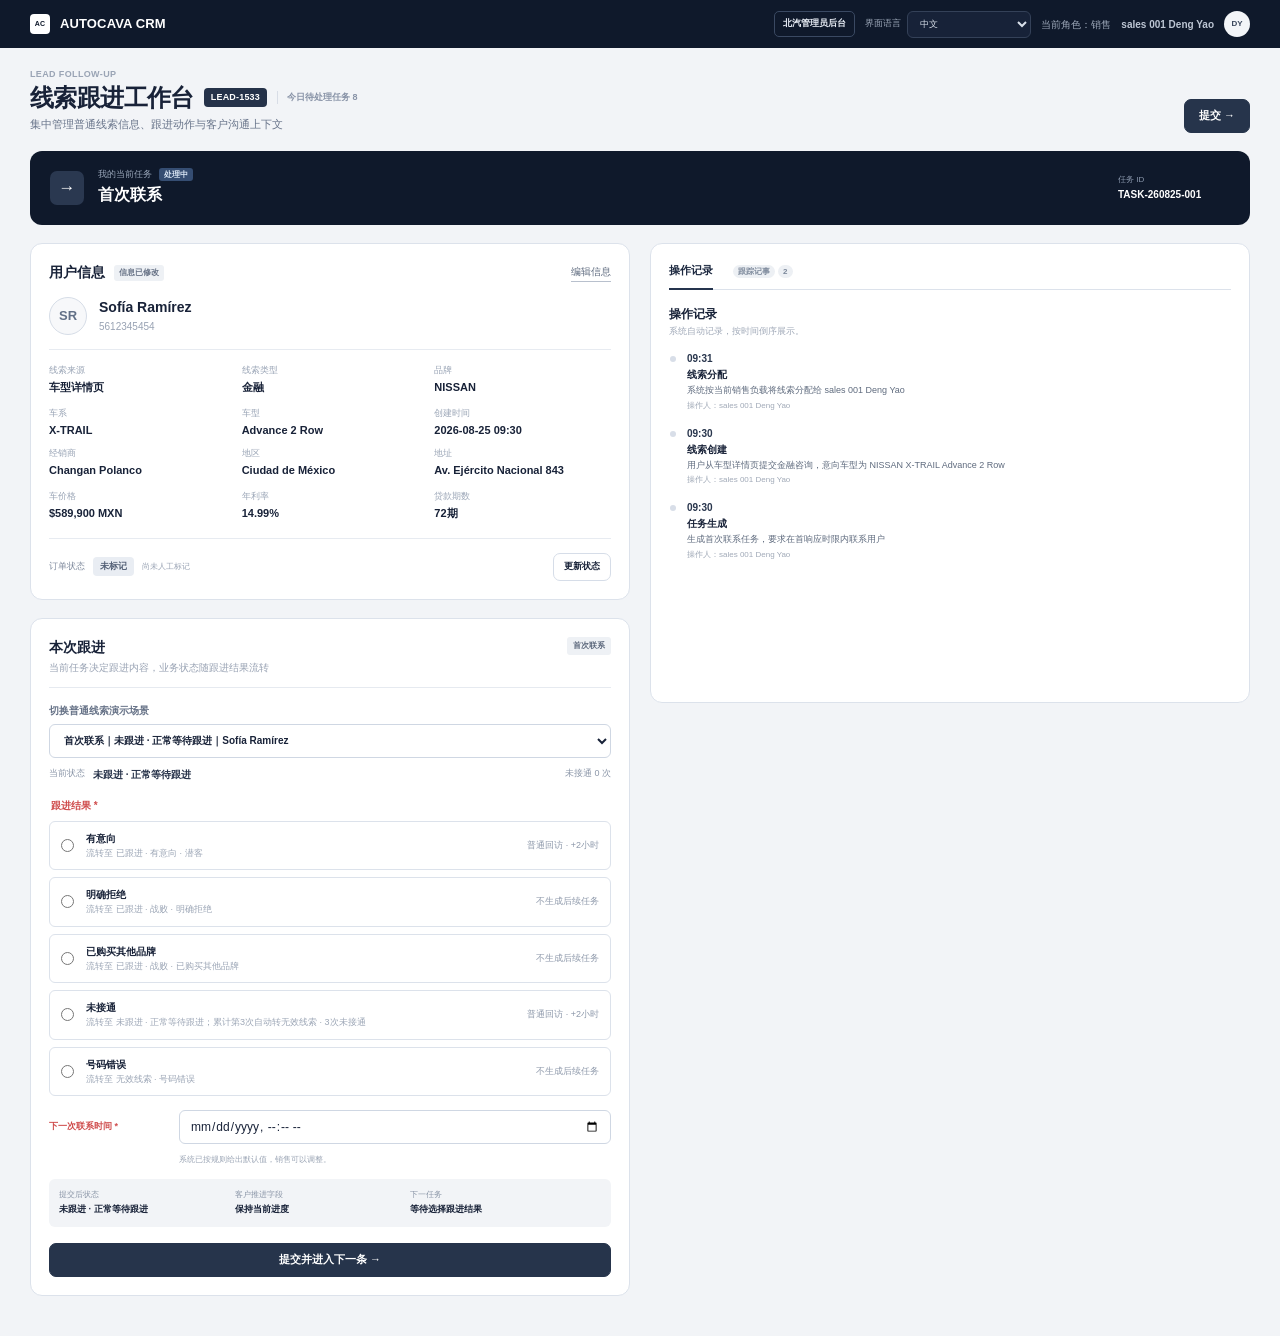
==== commit 2b980084: "Restructure BAIC lead status model" ====
--- a/index.html
+++ b/index.html
@@ -32,7 +32,7 @@
             <div class="info-section"><h3 data-i18n="dealer.finance">经销商与金融信息</h3><dl class="info-grid"><div><dt data-i18n="dealer.name">经销商</dt><dd id="dealer">Changan Polanco</dd></div><div><dt data-i18n="field.region">地区</dt><dd id="region">Ciudad de México</dd></div><div class="wide"><dt data-i18n="field.address">地址</dt><dd id="address">Av. Ejército Nacional 843</dd></div><div><dt data-i18n="finance.price">车价格</dt><dd id="price">$589,900 MXN</dd></div><div><dt data-i18n="finance.rate">年利率</dt><dd id="rate">14.99%</dd></div><div><dt data-i18n="finance.term">贷款期数</dt><dd id="term">72期</dd></div></dl></div>
           </div>
           <div class="prospect-progress-row" id="prospectProgressRow" hidden>
-            <div class="prospect-progress-heading"><strong data-i18n="prospect.title">潜客推进信息</strong><span data-i18n="prospect.description">标准化字段，用于筛选和统计</span></div>
+            <div class="prospect-progress-heading"><strong data-i18n="prospect.title">客户推进信息</strong><span data-i18n="prospect.description">三个字段独立累计，用于筛选和统计</span></div>
             <dl class="prospect-progress-grid"><div><dt data-i18n="prospect.trial">是否试驾</dt><dd id="trialStatus">未标记</dd></div><div><dt data-i18n="prospect.visit">是否到店</dt><dd id="visitStatus">未标记</dd></div><div><dt data-i18n="prospect.deal">是否成交</dt><dd id="dealStatus">未标记</dd></div></dl>
           </div>
           <div class="order-status-row"><div><span class="order-status-label" data-i18n="order.label">订单状态</span><strong class="order-status-badge" id="orderStatusBadge">未标记</strong><small id="orderStatusMeta">尚未人工标记</small></div><button class="button secondary compact" id="orderStatusButton" type="button" data-i18n="order.update">更新状态</button></div>
@@ -40,14 +40,14 @@
         <section class="panel follow-panel" aria-labelledby="followTitle">
           <div class="panel-heading follow-heading"><div><h2 id="followTitle" data-i18n="follow.title">本次跟进</h2><p data-i18n="follow.description">当前任务决定跟进内容，业务状态随跟进结果流转</p></div><span class="task-group-label" id="taskGroupLabel">首次联系</span></div>
           <label class="field-label" for="scenarioSelect" data-i18n="follow.scenario">切换普通线索演示场景</label><select id="scenarioSelect" class="select-control"></select>
-          <div class="current-state"><span data-i18n="follow.currentState">当前状态</span><strong id="currentState">待跟进 · 待跟进</strong><span class="lead-quality-display" id="leadQualityDisplay">暂无线索标签</span><span class="attempt-count" id="attemptCount">未接通 0 次</span></div>
+          <div class="current-state"><span data-i18n="follow.currentState">当前状态</span><strong id="currentState">未跟进 · 正常等待跟进</strong><span class="attempt-count" id="attemptCount">未接通 0 次</span></div>
           <fieldset class="result-fieldset"><legend><span data-i18n="follow.result">跟进结果</span> <span>*</span></legend><div class="result-list" id="resultList"></div></fieldset>
           <div class="dynamic-fields" id="dynamicFields">
             <div class="field-row" id="reasonRow" hidden><label for="reasonInput"><span data-i18n="follow.reason">原因</span> <span>*</span></label><input id="reasonInput" type="text" placeholder="请输入具体原因" data-i18n-placeholder="follow.reasonPlaceholder"></div>
             <div class="two-field-row" id="callbackRow" hidden><div><label for="callbackNote"><span data-i18n="follow.callbackNote">用户约定说明</span> <span>*</span></label><input id="callbackNote" type="text" placeholder="例如：下班后方便接听" data-i18n-placeholder="follow.callbackPlaceholder"></div><div><label for="nextTime"><span data-i18n="follow.nextTime">下一次联系时间</span> <span>*</span></label><input id="nextTime" type="datetime-local"></div></div>
             <div class="field-row" id="nextTimeRow"><label for="nextTimeDefault"><span data-i18n="follow.nextTime">下一次联系时间</span> <span>*</span></label><input id="nextTimeDefault" type="datetime-local"><small id="timeHint" data-i18n="follow.timeHint">系统已按规则给出默认值，销售可以调整。</small></div>
           </div>
-          <div class="execution-preview" id="executionPreview"><div><span data-i18n="follow.afterState">提交后状态</span><strong id="previewState">待跟进 · 待跟进</strong></div><div><span>线索标签</span><strong id="previewTags">保持当前标签</strong></div><div><span data-i18n="follow.nextTask">下一任务</span><strong id="previewTask">等待选择跟进结果</strong></div></div>
+          <div class="execution-preview" id="executionPreview"><div><span data-i18n="follow.afterState">提交后状态</span><strong id="previewState">未跟进 · 正常等待跟进</strong></div><div><span>客户推进字段</span><strong id="previewTags">保持当前进度</strong></div><div><span data-i18n="follow.nextTask">下一任务</span><strong id="previewTask">等待选择跟进结果</strong></div></div>
           <button class="button primary full" id="submitButton" type="button"><span data-i18n="action.submitNext">提交并进入下一条</span> →</button>
         </section>
       </div>
@@ -110,6 +110,6 @@
     </form>
   </dialog>
   <div class="toast" id="toast" role="status" aria-live="polite"></div>
-  <script src="admin-data.js?v=20260901-2"></script><script src="data.js?v=20260901-1"></script><script src="app.js?v=20260901-2"></script>
+  <script src="admin-data.js?v=20260901-3"></script><script src="data.js?v=20260901-3"></script><script src="app.js?v=20260901-3"></script>
 </body>
 </html>
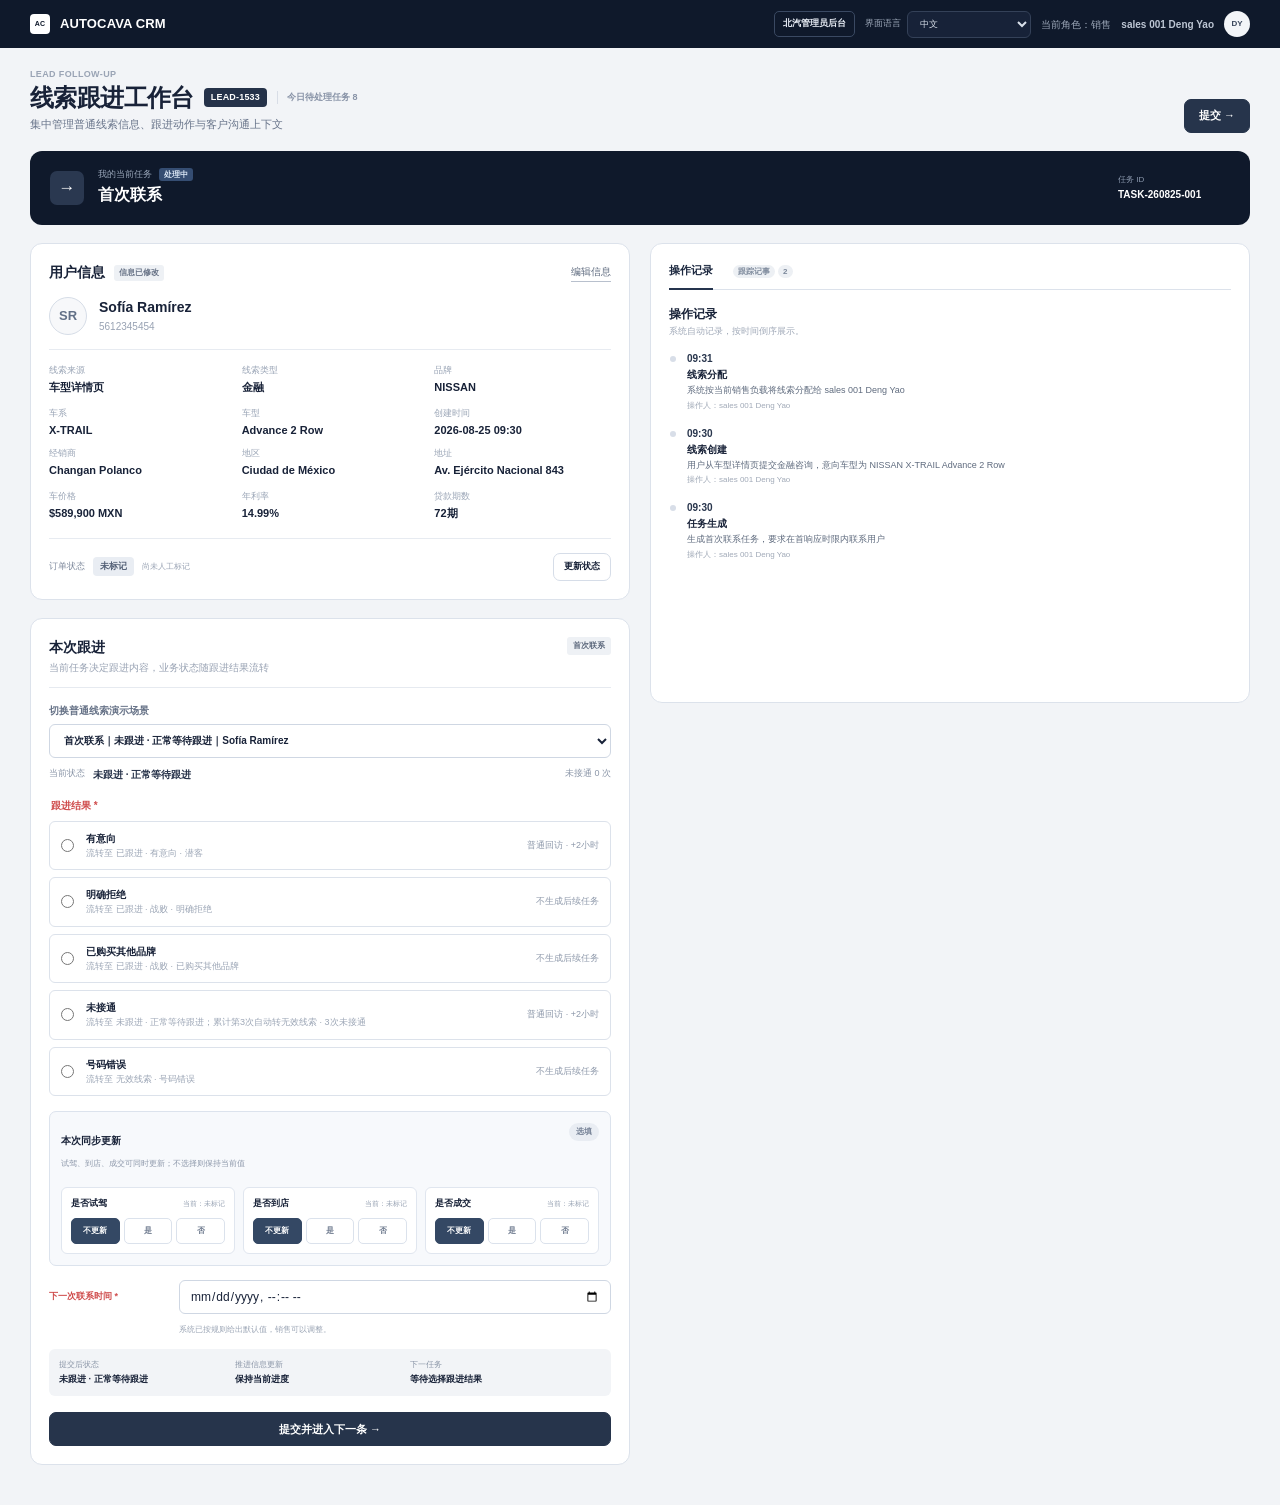
==== commit 44a51d15: "Separate follow-up results from prospect progress" ====
--- a/index.html
+++ b/index.html
@@ -5,7 +5,7 @@
   <meta name="viewport" content="width=device-width, initial-scale=1.0">
   <meta name="description" content="AutoCava 普通线索跟进工作台演示原型">
   <title>线索跟进工作台</title>
-  <link rel="stylesheet" href="styles.css?v=20260901-1">
+  <link rel="stylesheet" href="styles.css?v=20260901-4">
 </head>
 <body>
   <header class="topbar">
@@ -42,12 +42,16 @@
           <label class="field-label" for="scenarioSelect" data-i18n="follow.scenario">切换普通线索演示场景</label><select id="scenarioSelect" class="select-control"></select>
           <div class="current-state"><span data-i18n="follow.currentState">当前状态</span><strong id="currentState">未跟进 · 正常等待跟进</strong><span class="attempt-count" id="attemptCount">未接通 0 次</span></div>
           <fieldset class="result-fieldset"><legend><span data-i18n="follow.result">跟进结果</span> <span>*</span></legend><div class="result-list" id="resultList"></div></fieldset>
+          <section class="progress-update-panel" aria-labelledby="progressUpdateTitle">
+            <div class="progress-update-heading"><div><h3 id="progressUpdateTitle" data-i18n="progressUpdate.title">本次同步更新</h3><p data-i18n="progressUpdate.description">试驾、到店、成交可同时更新；不选择则保持当前值</p></div><span data-i18n="progressUpdate.optional">选填</span></div>
+            <div class="progress-update-grid" id="progressUpdateGrid"></div>
+          </section>
           <div class="dynamic-fields" id="dynamicFields">
             <div class="field-row" id="reasonRow" hidden><label for="reasonInput"><span data-i18n="follow.reason">原因</span> <span>*</span></label><input id="reasonInput" type="text" placeholder="请输入具体原因" data-i18n-placeholder="follow.reasonPlaceholder"></div>
             <div class="two-field-row" id="callbackRow" hidden><div><label for="callbackNote"><span data-i18n="follow.callbackNote">用户约定说明</span> <span>*</span></label><input id="callbackNote" type="text" placeholder="例如：下班后方便接听" data-i18n-placeholder="follow.callbackPlaceholder"></div><div><label for="nextTime"><span data-i18n="follow.nextTime">下一次联系时间</span> <span>*</span></label><input id="nextTime" type="datetime-local"></div></div>
             <div class="field-row" id="nextTimeRow"><label for="nextTimeDefault"><span data-i18n="follow.nextTime">下一次联系时间</span> <span>*</span></label><input id="nextTimeDefault" type="datetime-local"><small id="timeHint" data-i18n="follow.timeHint">系统已按规则给出默认值，销售可以调整。</small></div>
           </div>
-          <div class="execution-preview" id="executionPreview"><div><span data-i18n="follow.afterState">提交后状态</span><strong id="previewState">未跟进 · 正常等待跟进</strong></div><div><span>客户推进字段</span><strong id="previewTags">保持当前进度</strong></div><div><span data-i18n="follow.nextTask">下一任务</span><strong id="previewTask">等待选择跟进结果</strong></div></div>
+          <div class="execution-preview" id="executionPreview"><div><span data-i18n="follow.afterState">提交后状态</span><strong id="previewState">未跟进 · 正常等待跟进</strong></div><div><span data-i18n="progressUpdate.preview">推进信息更新</span><strong id="previewTags">保持当前进度</strong></div><div><span data-i18n="follow.nextTask">下一任务</span><strong id="previewTask">等待选择跟进结果</strong></div></div>
           <button class="button primary full" id="submitButton" type="button"><span data-i18n="action.submitNext">提交并进入下一条</span> →</button>
         </section>
       </div>
@@ -110,6 +114,6 @@
     </form>
   </dialog>
   <div class="toast" id="toast" role="status" aria-live="polite"></div>
-  <script src="admin-data.js?v=20260901-3"></script><script src="data.js?v=20260901-3"></script><script src="app.js?v=20260901-3"></script>
+  <script src="admin-data.js?v=20260901-4"></script><script src="data.js?v=20260901-4"></script><script src="app.js?v=20260901-4"></script>
 </body>
 </html>
--- a/styles.css
+++ b/styles.css
@@ -100,6 +100,23 @@
 .result-copy small{margin-top:1px;color:#9ca6b6;font-size:9px}
 .result-deadline{color:#8d98aa;font-size:9px;text-align:right}
 .result-empty{padding:16px;border:1px dashed #d5dce7;border-radius:6px;color:#7e899b;text-align:center;font-size:9px}
+.progress-update-panel{margin-top:15px;padding:11px;border:1px solid #dce3ed;border-radius:7px;background:#f7f9fc}
+.progress-update-heading{display:flex;align-items:flex-start;justify-content:space-between;gap:12px;margin-bottom:9px}
+.progress-update-heading h3{font-size:10px}
+.progress-update-heading p{margin-top:2px;color:#8d98aa;font-size:8px}
+.progress-update-heading>span{padding:3px 7px;border-radius:999px;background:#e9edf3;color:#748095;font-size:8px;font-weight:750}
+.progress-update-grid{display:grid;grid-template-columns:repeat(3,minmax(0,1fr));gap:8px}
+.progress-update-card{min-width:0;padding:9px;border:1px solid #e0e6ef;border-radius:6px;background:#fff}
+.progress-update-card-heading{display:flex;align-items:center;justify-content:space-between;gap:8px;margin-bottom:7px}
+.progress-update-card-heading strong{font-size:9px}
+.progress-update-card-heading small{color:#97a2b3;font-size:7px;white-space:nowrap}
+.progress-choice-group{display:grid;grid-template-columns:repeat(3,minmax(0,1fr));gap:4px}
+.progress-choice{position:relative;cursor:pointer}
+.progress-choice input{position:absolute;width:1px;height:1px;opacity:0;pointer-events:none}
+.progress-choice span{display:block;padding:6px 3px;border:1px solid #dbe2ec;border-radius:5px;color:#6f7b8f;font-size:8px;font-weight:700;text-align:center;transition:.12s ease}
+.progress-choice:hover span{border-color:#aab6c7}
+.progress-choice input:focus-visible+span{outline:2px solid #5b7aaa;outline-offset:1px}
+.progress-choice input:checked+span{border-color:#344864;background:#344864;color:#fff}
 .dynamic-fields{margin-top:14px}
 .field-row{display:grid;grid-template-columns:120px minmax(0,1fr);align-items:center;gap:10px}
 .field-row small{grid-column:2;color:#9aa4b4;font-size:8px}
@@ -225,6 +242,7 @@
   .person-summary{flex-wrap:wrap}
   .result-option{grid-template-columns:16px minmax(0,1fr)}
   .result-deadline{grid-column:2;text-align:left}
+  .progress-update-grid{grid-template-columns:1fr}
   .field-row,.two-field-row,.execution-preview,.edit-grid,.original-grid,.order-editor{grid-template-columns:1fr}
   .field-row small{grid-column:1}
   .edit-tab-panel{min-height:0}
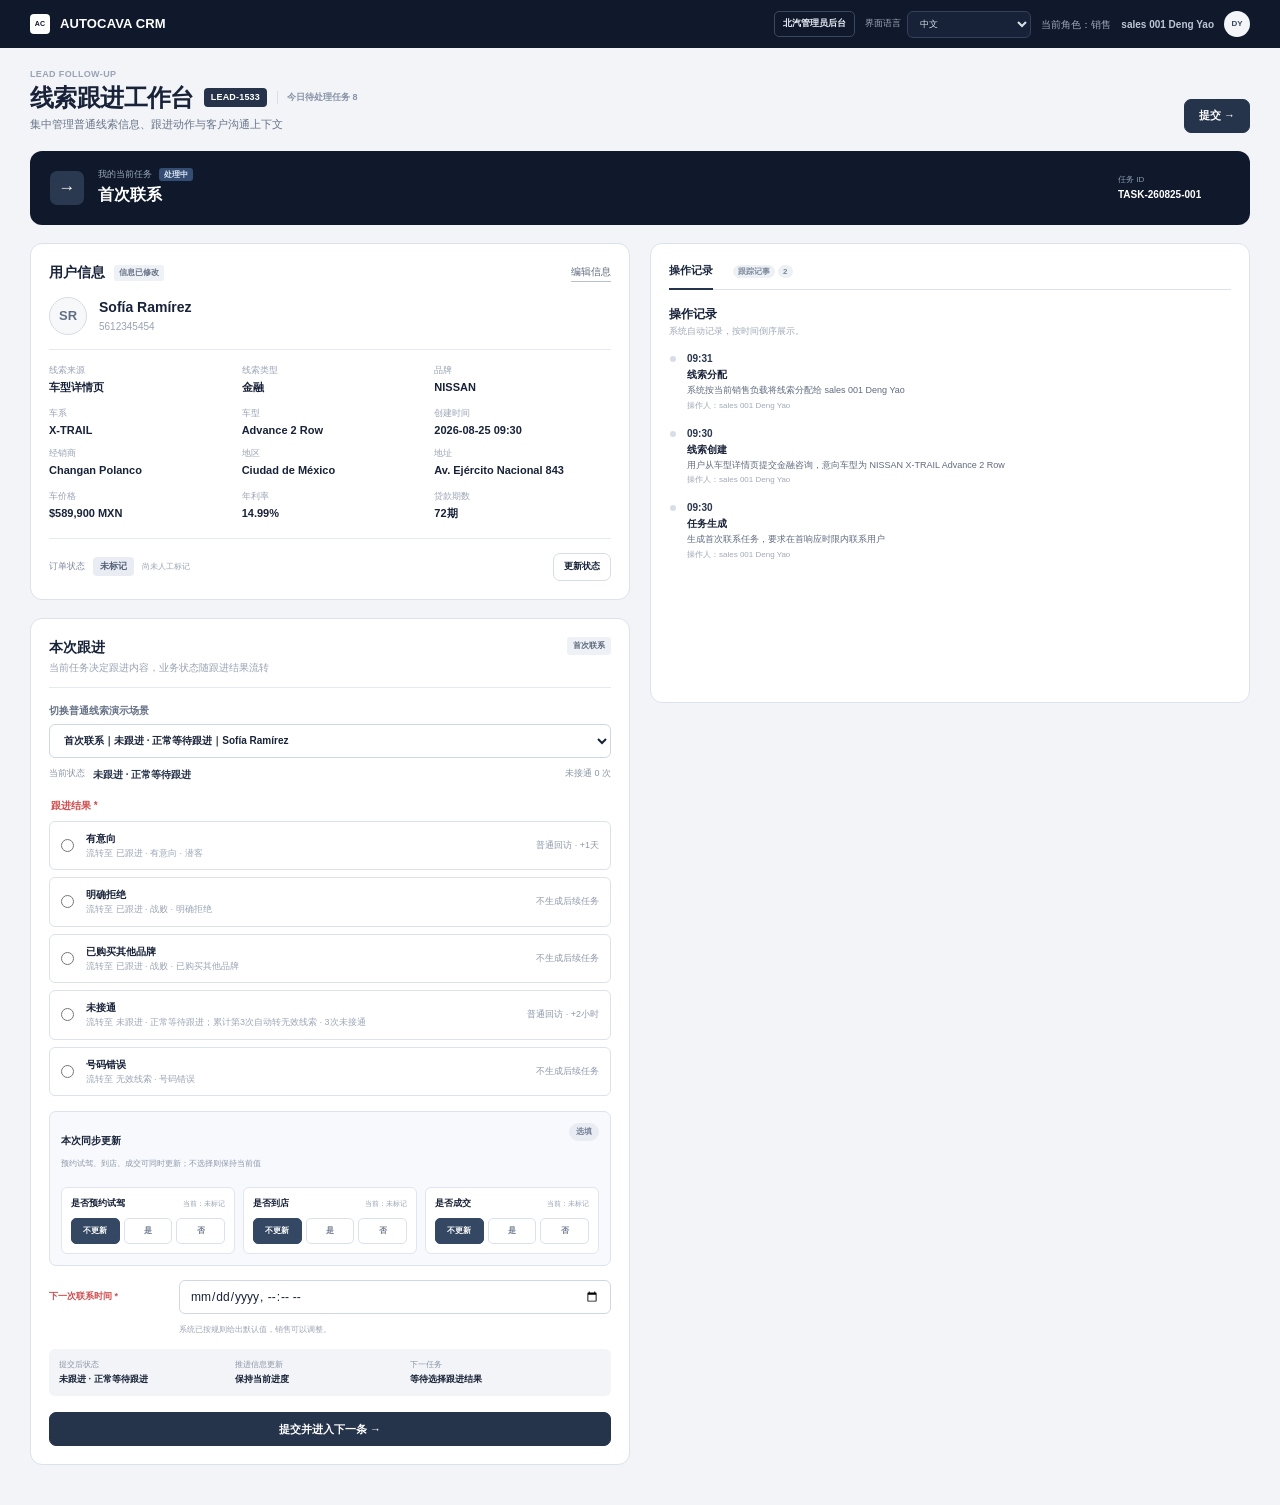
==== commit a843fcd4: "Align BAIC lead flow and task configuration" ====
--- a/index.html
+++ b/index.html
@@ -33,7 +33,7 @@
           </div>
           <div class="prospect-progress-row" id="prospectProgressRow" hidden>
             <div class="prospect-progress-heading"><strong data-i18n="prospect.title">客户推进信息</strong><span data-i18n="prospect.description">三个字段独立累计，用于筛选和统计</span></div>
-            <dl class="prospect-progress-grid"><div><dt data-i18n="prospect.trial">是否试驾</dt><dd id="trialStatus">未标记</dd></div><div><dt data-i18n="prospect.visit">是否到店</dt><dd id="visitStatus">未标记</dd></div><div><dt data-i18n="prospect.deal">是否成交</dt><dd id="dealStatus">未标记</dd></div></dl>
+            <dl class="prospect-progress-grid"><div><dt data-i18n="prospect.trial">是否预约试驾</dt><dd id="trialStatus">未标记</dd></div><div><dt data-i18n="prospect.visit">是否到店</dt><dd id="visitStatus">未标记</dd></div><div><dt data-i18n="prospect.deal">是否成交</dt><dd id="dealStatus">未标记</dd></div></dl>
           </div>
           <div class="order-status-row"><div><span class="order-status-label" data-i18n="order.label">订单状态</span><strong class="order-status-badge" id="orderStatusBadge">未标记</strong><small id="orderStatusMeta">尚未人工标记</small></div><button class="button secondary compact" id="orderStatusButton" type="button" data-i18n="order.update">更新状态</button></div>
         </section>
@@ -43,7 +43,7 @@
           <div class="current-state"><span data-i18n="follow.currentState">当前状态</span><strong id="currentState">未跟进 · 正常等待跟进</strong><span class="attempt-count" id="attemptCount">未接通 0 次</span></div>
           <fieldset class="result-fieldset"><legend><span data-i18n="follow.result">跟进结果</span> <span>*</span></legend><div class="result-list" id="resultList"></div></fieldset>
           <section class="progress-update-panel" aria-labelledby="progressUpdateTitle">
-            <div class="progress-update-heading"><div><h3 id="progressUpdateTitle" data-i18n="progressUpdate.title">本次同步更新</h3><p data-i18n="progressUpdate.description">试驾、到店、成交可同时更新；不选择则保持当前值</p></div><span data-i18n="progressUpdate.optional">选填</span></div>
+            <div class="progress-update-heading"><div><h3 id="progressUpdateTitle" data-i18n="progressUpdate.title">本次同步更新</h3><p data-i18n="progressUpdate.description">预约试驾、到店、成交可同时更新；不选择则保持当前值</p></div><span data-i18n="progressUpdate.optional">选填</span></div>
             <div class="progress-update-grid" id="progressUpdateGrid"></div>
           </section>
           <div class="dynamic-fields" id="dynamicFields">
@@ -114,6 +114,6 @@
     </form>
   </dialog>
   <div class="toast" id="toast" role="status" aria-live="polite"></div>
-  <script src="admin-data.js?v=20260901-4"></script><script src="data.js?v=20260901-4"></script><script src="app.js?v=20260901-4"></script>
+  <script src="admin-data.js?v=20260901-6"></script><script src="data.js?v=20260901-6"></script><script src="app.js?v=20260901-6"></script>
 </body>
 </html>
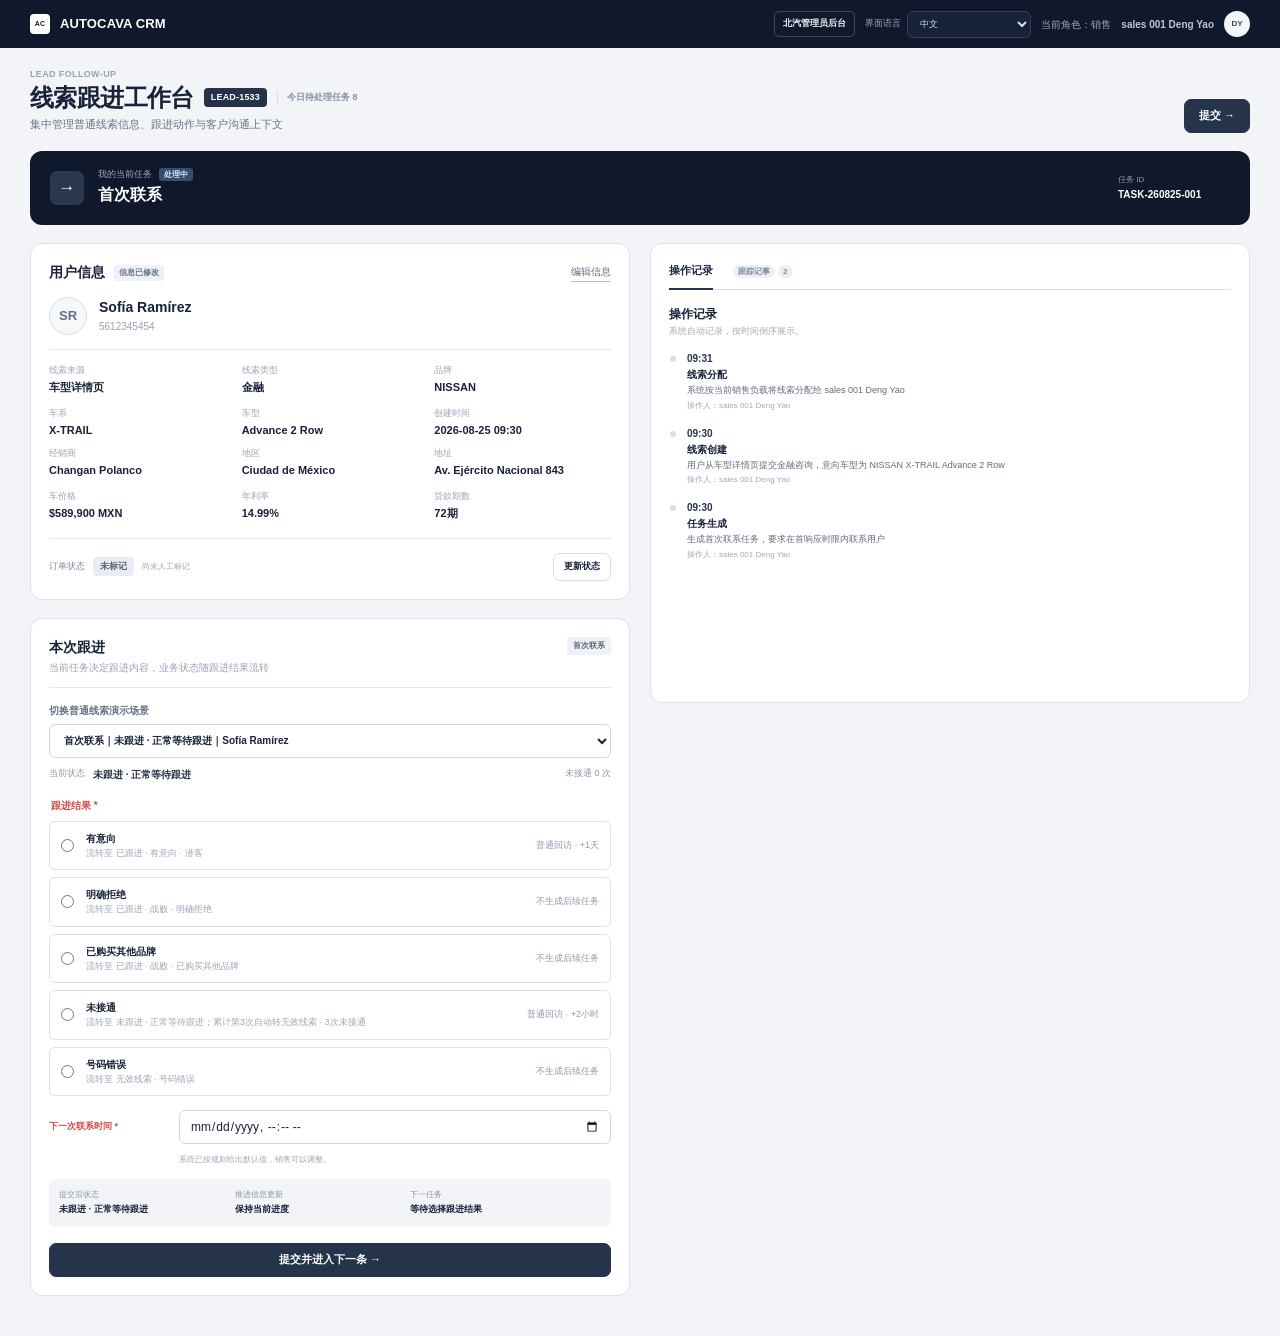
==== commit 52e7dd14: "Drive workbench progress fields from admin config" ====
--- a/index.html
+++ b/index.html
@@ -5,7 +5,7 @@
   <meta name="viewport" content="width=device-width, initial-scale=1.0">
   <meta name="description" content="AutoCava 普通线索跟进工作台演示原型">
   <title>线索跟进工作台</title>
-  <link rel="stylesheet" href="styles.css?v=20260901-4">
+  <link rel="stylesheet" href="styles.css?v=20260901-7">
 </head>
 <body>
   <header class="topbar">
@@ -42,8 +42,8 @@
           <label class="field-label" for="scenarioSelect" data-i18n="follow.scenario">切换普通线索演示场景</label><select id="scenarioSelect" class="select-control"></select>
           <div class="current-state"><span data-i18n="follow.currentState">当前状态</span><strong id="currentState">未跟进 · 正常等待跟进</strong><span class="attempt-count" id="attemptCount">未接通 0 次</span></div>
           <fieldset class="result-fieldset"><legend><span data-i18n="follow.result">跟进结果</span> <span>*</span></legend><div class="result-list" id="resultList"></div></fieldset>
-          <section class="progress-update-panel" aria-labelledby="progressUpdateTitle">
-            <div class="progress-update-heading"><div><h3 id="progressUpdateTitle" data-i18n="progressUpdate.title">本次同步更新</h3><p data-i18n="progressUpdate.description">预约试驾、到店、成交可同时更新；不选择则保持当前值</p></div><span data-i18n="progressUpdate.optional">选填</span></div>
+          <section class="progress-update-panel" id="progressUpdatePanel" aria-labelledby="progressUpdateTitle" hidden>
+            <div class="progress-update-heading"><div><h3 id="progressUpdateTitle" data-i18n="progressUpdate.title">客户推进更新</h3><p data-i18n="progressUpdate.description">字段及出现条件读取后台配置；已展示字段可在本次一并更新</p></div><span data-i18n="progressUpdate.optional">按配置展示</span></div>
             <div class="progress-update-grid" id="progressUpdateGrid"></div>
           </section>
           <div class="dynamic-fields" id="dynamicFields">
@@ -114,6 +114,6 @@
     </form>
   </dialog>
   <div class="toast" id="toast" role="status" aria-live="polite"></div>
-  <script src="admin-data.js?v=20260901-6"></script><script src="data.js?v=20260901-6"></script><script src="app.js?v=20260901-6"></script>
+  <script src="admin-data.js?v=20260901-7"></script><script src="data.js?v=20260901-7"></script><script src="app.js?v=20260901-7"></script>
 </body>
 </html>
--- a/styles.css
+++ b/styles.css
@@ -101,6 +101,7 @@
 .result-deadline{color:#8d98aa;font-size:9px;text-align:right}
 .result-empty{padding:16px;border:1px dashed #d5dce7;border-radius:6px;color:#7e899b;text-align:center;font-size:9px}
 .progress-update-panel{margin-top:15px;padding:11px;border:1px solid #dce3ed;border-radius:7px;background:#f7f9fc}
+.progress-update-panel[hidden],.progress-update-card[hidden]{display:none}
 .progress-update-heading{display:flex;align-items:flex-start;justify-content:space-between;gap:12px;margin-bottom:9px}
 .progress-update-heading h3{font-size:10px}
 .progress-update-heading p{margin-top:2px;color:#8d98aa;font-size:8px}
